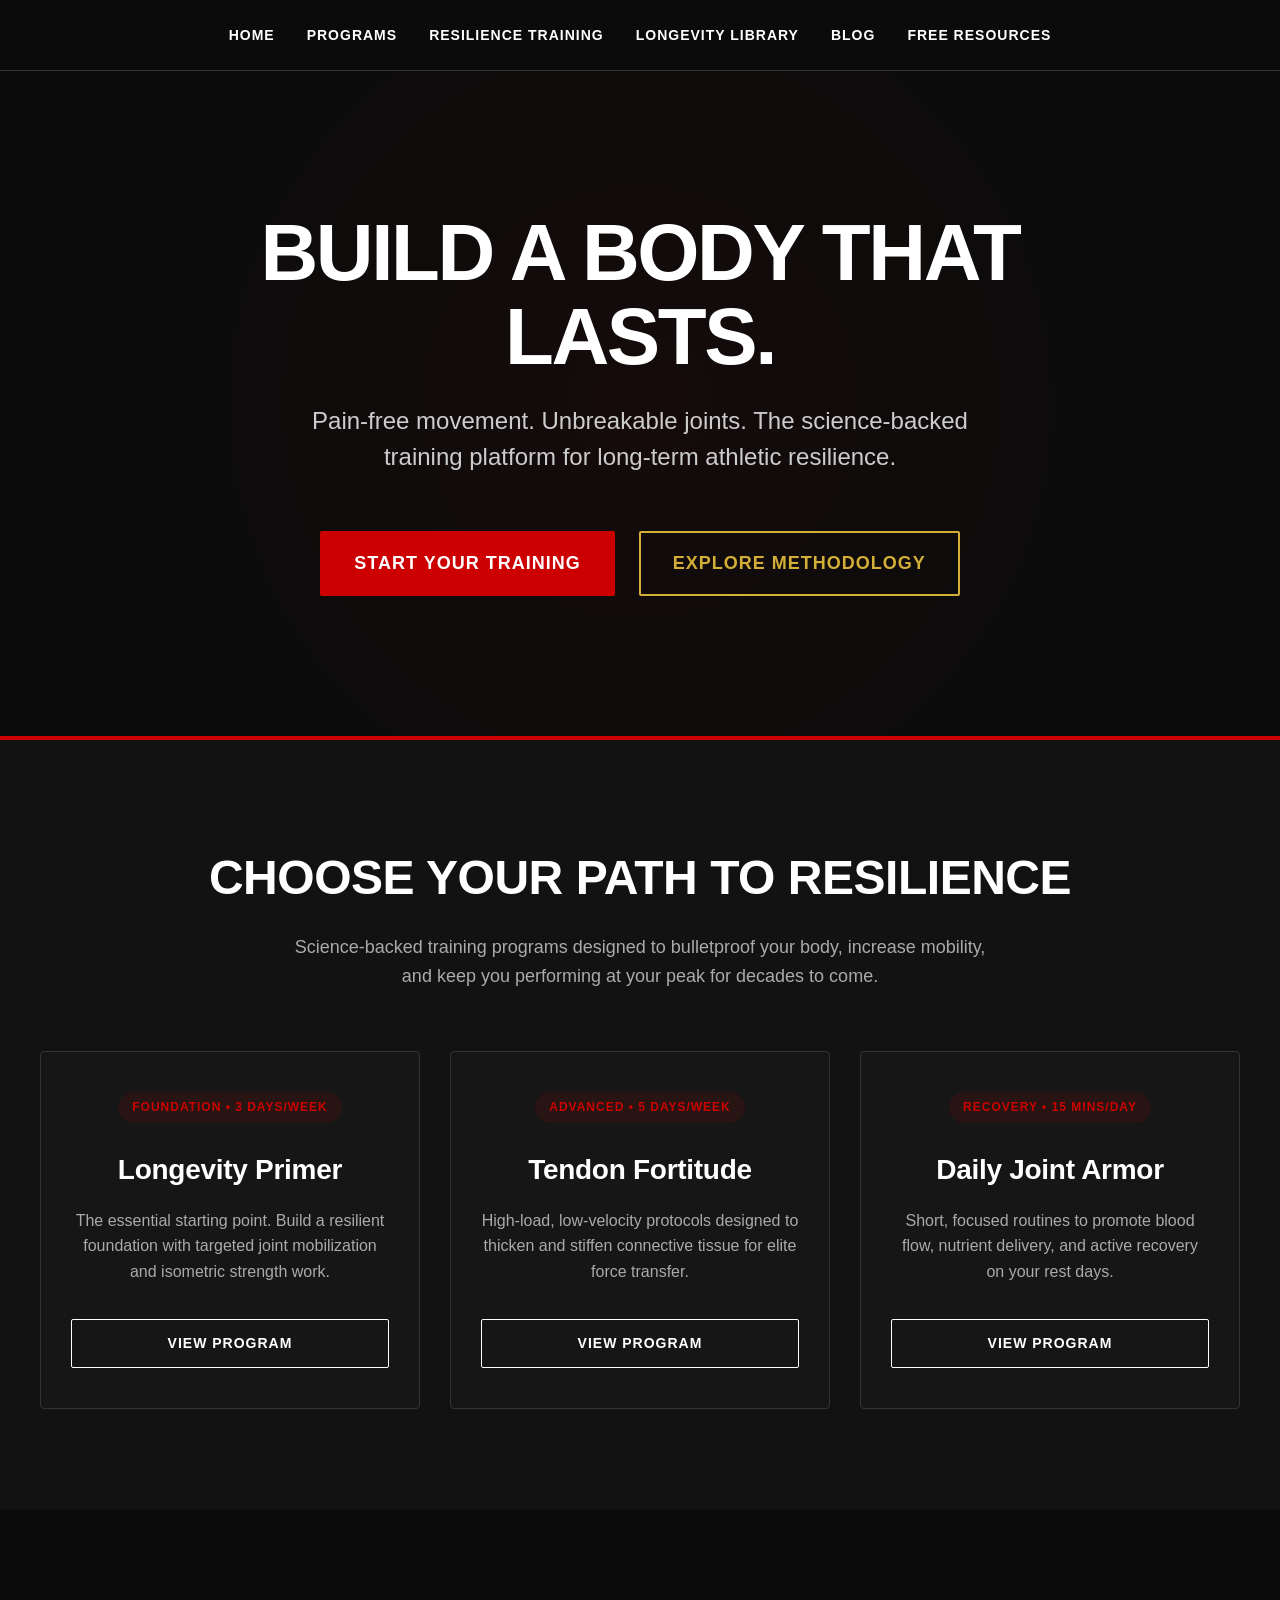
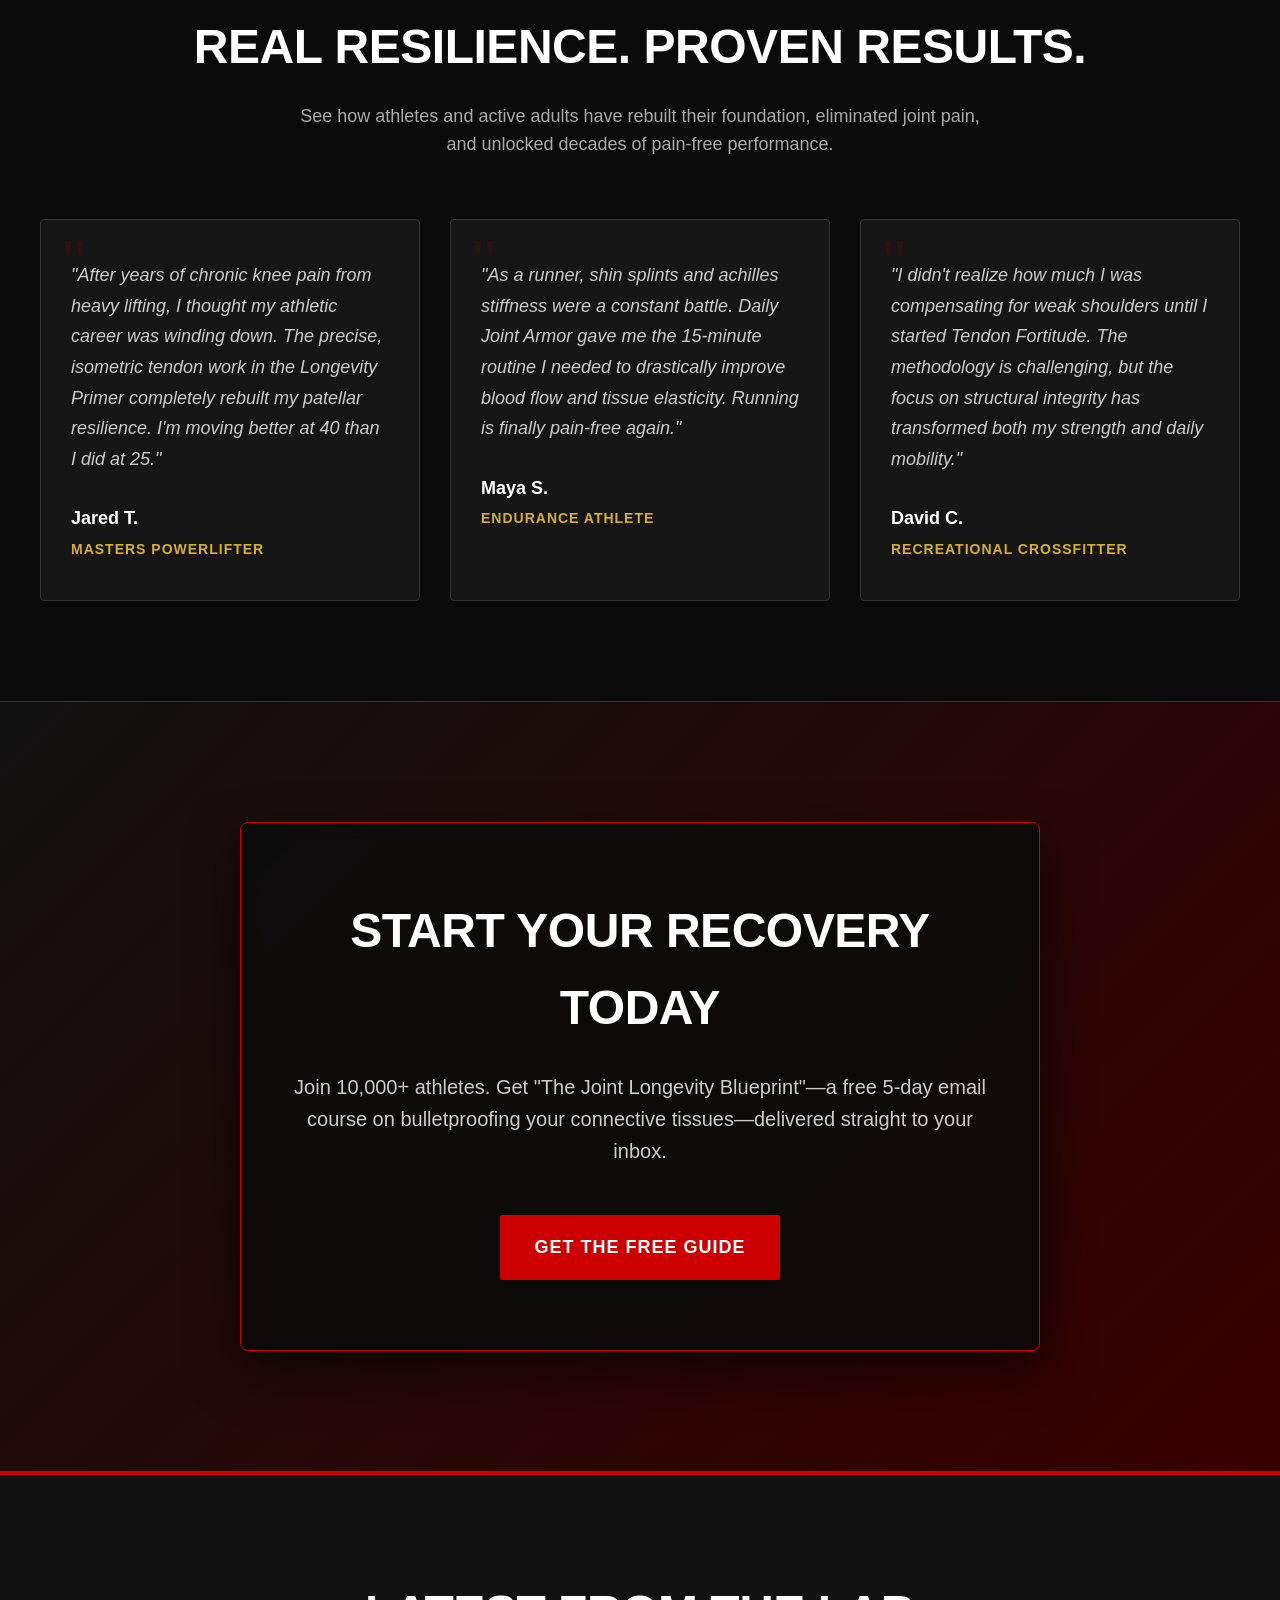
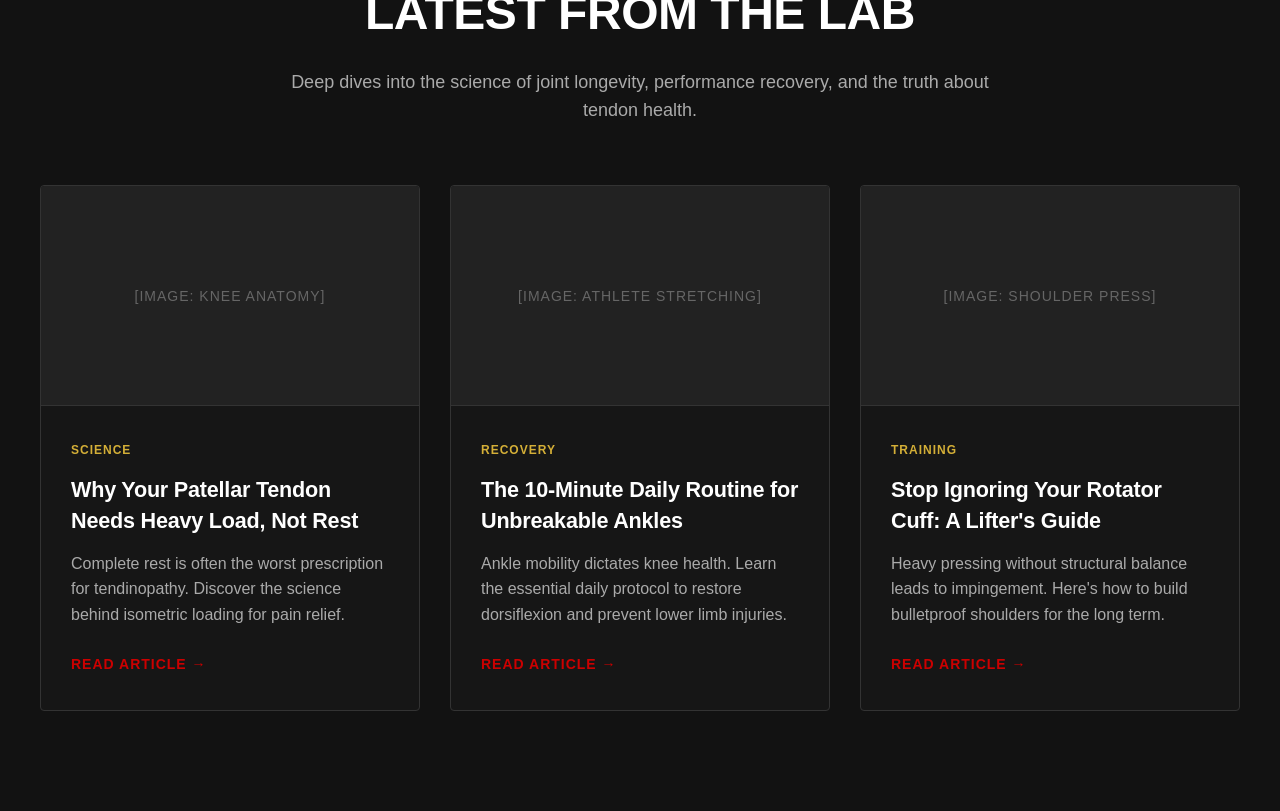
==== index.html @ 668df4cc "Add files via upload" ====
<!DOCTYPE html>
<html lang="en">

<head>
  <meta charset="UTF-8">
  <meta name="viewport" content="width=device-width, initial-scale=1.0">
  <title>Resilience Defined</title>
  <link rel="stylesheet" href="styles.css">
</head>

<body>
  <nav>
    <a href="index.html">Home</a>
    <a href="pages/programs.html">Programs</a>
    <a href="pages/longevity-training.html">Resilience Training</a>
    <a href="pages/longevity-library.html">Longevity Library</a>
    <a href="pages/blog.html">Blog</a>
    <a href="pages/free-resources.html">Free Resources</a>
  </nav>

  <section class="premium-hero">
    <div class="hero-content">
      <h2 class="hero-headline">Build a Body That Lasts.</h2>
      <p class="hero-subheadline">Pain-free movement. Unbreakable joints. The science-backed training platform for
        long-term athletic resilience.</p>
      <div class="hero-actions">
        <a href="pages/programs.html" class="btn btn-primary">Start Your Training</a>
        <a href="pages/longevity-training.html" class="btn btn-secondary">Explore Methodology</a>
      </div>
    </div>
  </section>

  <section class="featured-programs">
    <div class="featured-programs-container">
      <div class="section-header">
        <h2 class="section-headline">Choose Your Path to Resilience</h2>
        <p class="section-intro">Science-backed training programs designed to bulletproof your body, increase mobility,
          and keep you performing at your peak for decades to come.</p>
      </div>

      <div class="program-grid">
        <!-- Card 1 -->
        <div class="program-card">
          <div><span class="program-tag">Foundation • 3 Days/Week</span></div>
          <h3 class="program-title">Longevity Primer</h3>
          <p class="program-desc">The essential starting point. Build a resilient foundation with targeted joint
            mobilization and isometric strength work.</p>
          <a href="pages/programs.html" class="btn-outline">View Program</a>
        </div>

        <!-- Card 2 -->
        <div class="program-card">
          <div><span class="program-tag">Advanced • 5 Days/Week</span></div>
          <h3 class="program-title">Tendon Fortitude</h3>
          <p class="program-desc">High-load, low-velocity protocols designed to thicken and stiffen connective tissue
            for elite force transfer.</p>
          <a href="pages/programs.html" class="btn-outline">View Program</a>
        </div>

        <!-- Card 3 -->
        <div class="program-card">
          <div><span class="program-tag">Recovery • 15 Mins/Day</span></div>
          <h3 class="program-title">Daily Joint Armor</h3>
          <p class="program-desc">Short, focused routines to promote blood flow, nutrient delivery, and active recovery
            on your rest days.</p>
          <a href="pages/programs.html" class="btn-outline">View Program</a>
        </div>
      </div>
    </div>
  </section>

  <section class="testimonials">
    <div class="testimonials-container">
      <div class="section-header">
        <h2 class="section-headline">Real Resilience. Proven Results.</h2>
        <p class="section-intro">See how athletes and active adults have rebuilt their foundation, eliminated joint
          pain, and unlocked decades of pain-free performance.</p>
      </div>

      <div class="testimonial-grid">
        <!-- Testimonial 1 -->
        <div class="testimonial-card">
          <div class="testimonial-quote-icon">"</div>
          <p class="testimonial-text">"After years of chronic knee pain from heavy lifting, I thought my athletic career
            was winding down. The precise, isometric tendon work in the Longevity Primer completely rebuilt my patellar
            resilience. I'm moving better at 40 than I did at 25."</p>
          <div class="testimonial-author">Jared T.</div>
          <div class="testimonial-descriptor">Masters Powerlifter</div>
        </div>

        <!-- Testimonial 2 -->
        <div class="testimonial-card">
          <div class="testimonial-quote-icon">"</div>
          <p class="testimonial-text">"As a runner, shin splints and achilles stiffness were a constant battle. Daily
            Joint Armor gave me the 15-minute routine I needed to drastically improve blood flow and tissue elasticity.
            Running is finally pain-free again."</p>
          <div class="testimonial-author">Maya S.</div>
          <div class="testimonial-descriptor">Endurance Athlete</div>
        </div>

        <!-- Testimonial 3 -->
        <div class="testimonial-card">
          <div class="testimonial-quote-icon">"</div>
          <p class="testimonial-text">"I didn't realize how much I was compensating for weak shoulders until I started
            Tendon Fortitude. The methodology is challenging, but the focus on structural integrity has transformed both
            my strength and daily mobility."</p>
          <div class="testimonial-author">David C.</div>
          <div class="testimonial-descriptor">Recreational Crossfitter</div>
        </div>
      </div>
    </div>
  </section>

  <section class="lead-magnet">
    <div class="lead-magnet-container">
      <h2 class="lead-headline">Start Your Recovery Today</h2>
      <p class="lead-text">Join 10,000+ athletes. Get "The Joint Longevity Blueprint"—a free 5-day email course on
        bulletproofing your connective tissues—delivered straight to your inbox.</p>
      <a href="pages/free-resources.html" class="btn btn-primary">Get the Free Guide</a>
    </div>
  </section>

  <section class="blog-preview">
    <div class="blog-container">
      <div class="section-header">
        <h2 class="section-headline">Latest from the Lab</h2>
        <p class="section-intro">Deep dives into the science of joint longevity, performance recovery, and the truth
          about tendon health.</p>
      </div>

      <div class="blog-grid">
        <!-- Blog Card 1 -->
        <div class="blog-card">
          <div class="blog-image-placeholder">[Image: Knee Anatomy]</div>
          <div class="blog-content">
            <div class="blog-tag">Science</div>
            <h3 class="blog-title">Why Your Patellar Tendon Needs Heavy Load, Not Rest</h3>
            <p class="blog-desc">Complete rest is often the worst prescription for tendinopathy. Discover the science
              behind isometric loading for pain relief.</p>
            <a href="pages/blog.html" class="blog-link">Read Article →</a>
          </div>
        </div>

        <!-- Blog Card 2 -->
        <div class="blog-card">
          <div class="blog-image-placeholder">[Image: Athlete Stretching]</div>
          <div class="blog-content">
            <div class="blog-tag">Recovery</div>
            <h3 class="blog-title">The 10-Minute Daily Routine for Unbreakable Ankles</h3>
            <p class="blog-desc">Ankle mobility dictates knee health. Learn the essential daily protocol to restore
              dorsiflexion and prevent lower limb injuries.</p>
            <a href="pages/blog.html" class="blog-link">Read Article →</a>
          </div>
        </div>

        <!-- Blog Card 3 -->
        <div class="blog-card">
          <div class="blog-image-placeholder">[Image: Shoulder Press]</div>
          <div class="blog-content">
            <div class="blog-tag">Training</div>
            <h3 class="blog-title">Stop Ignoring Your Rotator Cuff: A Lifter's Guide</h3>
            <p class="blog-desc">Heavy pressing without structural balance leads to impingement. Here's how to build
              bulletproof shoulders for the long term.</p>
            <a href="pages/blog.html" class="blog-link">Read Article →</a>
          </div>
        </div>
      </div>
    </div>
  </section>

</body>

</html>
---- styles.css ----
/* Base Styles & Typography */
:root {
  --bg-dark: #0b0b0b;
  --bg-card: #161616;
  --bg-section: #121212;
  --text-main: #ffffff;
  --text-muted: #aaaaaa;
  --text-sub: #cccccc;
  --accent-red: #cc0000;
  --accent-red-hover: #990000;
  --accent-gold: #d4af37;
  --border-color: #333333;
}

* {
  margin: 0;
  padding: 0;
  box-sizing: border-box;
}

body {
  background-color: var(--bg-dark);
  color: var(--text-main);
  font-family: -apple-system, BlinkMacSystemFont, "Segoe UI", Roboto, Helvetica, Arial, sans-serif, "Apple Color Emoji", "Segoe UI Emoji", "Segoe UI Symbol";
  line-height: 1.6;
  -webkit-font-smoothing: antialiased;
}

h1, h2, h3, h4, h5, h6 {
  margin-top: 0;
  font-weight: 800;
  letter-spacing: -0.01em;
  color: var(--text-main);
}

h1 {
  font-size: 3rem;
  text-transform: uppercase;
  color: var(--text-main);
  text-align: center;
  margin: 40px 0;
}

/* Navigation */
nav {
  display: flex;
  justify-content: center;
  align-items: center;
  padding: 24px;
  background-color: var(--bg-dark);
  border-bottom: 1px solid var(--border-color);
  position: sticky;
  top: 0;
  z-index: 100;
}

nav a {
  color: var(--text-main);
  margin: 0 16px;
  text-decoration: none;
  font-weight: 600;
  font-size: 0.875rem;
  text-transform: uppercase;
  letter-spacing: 1px;
  transition: color 0.2s ease;
}

nav a:hover, nav a.active {
  color: var(--accent-red);
}

/* Base Buttons */
.btn {
  display: inline-block;
  padding: 16px 32px;
  font-size: 1.125rem;
  font-weight: 700;
  text-decoration: none;
  text-transform: uppercase;
  letter-spacing: 1px;
  border-radius: 2px;
  transition: all 0.2s ease-in-out;
  cursor: pointer;
  text-align: center;
}

.btn-primary {
  background-color: var(--accent-red);
  color: #ffffff;
  border: 2px solid var(--accent-red);
}

.btn-primary:hover {
  background-color: var(--accent-red-hover);
  border-color: var(--accent-red-hover);
}

.btn-secondary {
  background-color: transparent;
  color: var(--accent-gold);
  border: 2px solid var(--accent-gold);
}

.btn-secondary:hover {
  background-color: rgba(212, 175, 55, 0.1);
}

.btn-outline {
  display: inline-block;
  padding: 12px 24px;
  font-size: 0.875rem;
  font-weight: 700;
  text-decoration: none;
  text-transform: uppercase;
  letter-spacing: 1px;
  color: #ffffff;
  border: 1px solid #ffffff;
  border-radius: 2px;
  transition: all 0.2s ease;
  text-align: center;
}

.btn-outline:hover {
  background-color: #ffffff;
  color: #121212;
}

/* Premium Hero Section */
.premium-hero {
  background-color: var(--bg-dark);
  padding: 140px 20px;
  text-align: center;
  border-bottom: 4px solid var(--accent-red);
  position: relative;
  overflow: hidden;
}

/* Subtle background gradient for hero */
.premium-hero::before {
  content: '';
  position: absolute;
  top: 0; left: 0; right: 0; bottom: 0;
  background: radial-gradient(circle at center, rgba(204,0,0,0.05) 0%, rgba(11,11,11,0) 70%);
  pointer-events: none;
}

.premium-hero .hero-content {
  max-width: 900px;
  margin: 0 auto;
  position: relative;
  z-index: 1;
}

.premium-hero .hero-headline {
  font-size: clamp(3rem, 8vw, 5rem);
  text-transform: uppercase;
  letter-spacing: -0.03em;
  margin-bottom: 1.5rem;
  line-height: 1.05;
}

.premium-hero .hero-subheadline {
  font-size: clamp(1.125rem, 3vw, 1.5rem);
  color: var(--text-sub);
  margin-bottom: 3.5rem;
  font-weight: 400;
  line-height: 1.5;
  max-width: 700px;
  margin-left: auto;
  margin-right: auto;
}

.premium-hero .hero-actions {
  display: flex;
  gap: 24px;
  justify-content: center;
  align-items: center;
  flex-wrap: wrap;
}

/* Generic Section Header */
.section-header {
  text-align: center;
  margin-bottom: 60px;
}
.section-headline {
  font-size: clamp(2rem, 5vw, 3rem);
  text-transform: uppercase;
  letter-spacing: -0.01em;
  margin-bottom: 1rem;
}
.section-intro {
  font-size: 1.125rem;
  color: var(--text-muted);
  max-width: 700px;
  margin: 0 auto;
  line-height: 1.6;
}

/* Featured Programs Section */
.featured-programs {
  background-color: var(--bg-section);
  padding: 100px 20px;
}
.featured-programs-container {
  max-width: 1200px;
  margin: 0 auto;
}
.program-grid {
  display: grid;
  grid-template-columns: repeat(auto-fit, minmax(320px, 1fr));
  gap: 30px;
}
.program-card {
  background-color: var(--bg-card);
  border: 1px solid var(--border-color);
  border-radius: 4px;
  padding: 40px 30px;
  text-align: center;
  transition: transform 0.3s ease, border-color 0.3s ease, box-shadow 0.3s ease;
  display: flex;
  flex-direction: column;
}
.program-card:hover {
  transform: translateY(-8px);
  border-color: var(--accent-gold);
  box-shadow: 0 10px 30px rgba(0,0,0,0.5);
}
.program-tag {
  display: inline-block;
  font-size: 0.75rem;
  font-weight: 700;
  text-transform: uppercase;
  letter-spacing: 1px;
  color: var(--accent-red);
  background-color: rgba(204, 0, 0, 0.1);
  padding: 6px 14px;
  border-radius: 20px;
  margin-bottom: 25px;
}
.program-title {
  font-size: 1.75rem;
  margin-bottom: 15px;
}
.program-desc {
  color: var(--text-muted);
  line-height: 1.6;
  margin-bottom: 35px;
  flex-grow: 1;
}
.program-card .btn-outline {
  width: 100%;
  box-sizing: border-box;
}

/* Testimonials Section */
.testimonials {
  background-color: var(--bg-dark);
  padding: 100px 20px;
}
.testimonials-container {
  max-width: 1200px;
  margin: 0 auto;
}
.testimonial-grid {
  display: grid;
  grid-template-columns: repeat(auto-fit, minmax(320px, 1fr));
  gap: 30px;
}
.testimonial-card {
  background-color: var(--bg-card);
  border: 1px solid var(--border-color);
  border-radius: 4px;
  padding: 40px 30px;
  text-align: left;
  position: relative;
  transition: border-color 0.3s ease;
}
.testimonial-card:hover {
  border-color: #555;
}
.testimonial-quote-icon {
  font-size: 4rem;
  color: var(--accent-red);
  opacity: 0.15;
  position: absolute;
  top: 10px;
  left: 20px;
  font-family: Georgia, serif;
  line-height: 1;
}
.testimonial-text {
  font-size: 1.125rem;
  font-style: italic;
  color: var(--text-sub);
  line-height: 1.7;
  margin-bottom: 30px;
  position: relative;
  z-index: 1;
}
.testimonial-author {
  font-weight: 700;
  font-size: 1.125rem;
  color: var(--text-main);
  margin-bottom: 5px;
}
.testimonial-descriptor {
  font-size: 0.875rem;
  color: var(--accent-gold);
  text-transform: uppercase;
  letter-spacing: 1px;
  font-weight: 600;
}

/* Lead Magnet / Free Resources Section */
.lead-magnet {
  background: linear-gradient(135deg, #121212 0%, #3a0000 100%);
  padding: 120px 20px;
  text-align: center;
  border-top: 1px solid var(--border-color);
  border-bottom: 4px solid var(--accent-red);
}
.lead-magnet-container {
  max-width: 800px;
  margin: 0 auto;
  background-color: rgba(11, 11, 11, 0.85);
  padding: 70px 40px;
  border-radius: 8px;
  border: 1px solid var(--accent-red);
  box-shadow: 0 20px 50px rgba(0, 0, 0, 0.6);
  backdrop-filter: blur(10px);
}
.lead-headline {
  font-size: clamp(2rem, 5vw, 3rem);
  font-weight: 800;
  text-transform: uppercase;
  letter-spacing: -0.01em;
  margin-bottom: 1.5rem;
}
.lead-text {
  font-size: 1.25rem;
  color: var(--text-sub);
  margin-bottom: 3rem;
  line-height: 1.6;
}

/* Blog Preview Section */
.blog-preview {
  background-color: var(--bg-section);
  padding: 100px 20px;
}
.blog-container {
  max-width: 1200px;
  margin: 0 auto;
}
.blog-grid {
  display: grid;
  grid-template-columns: repeat(auto-fit, minmax(320px, 1fr));
  gap: 30px;
}
.blog-card {
  background-color: var(--bg-card);
  border: 1px solid var(--border-color);
  border-radius: 4px;
  overflow: hidden;
  display: flex;
  flex-direction: column;
  transition: transform 0.3s ease, border-color 0.3s ease;
}
.blog-card:hover {
  transform: translateY(-5px);
  border-color: var(--accent-red);
}
.blog-image-placeholder {
  width: 100%;
  height: 220px;
  background-color: #222;
  display: flex;
  align-items: center;
  justify-content: center;
  color: #666;
  font-size: 0.875rem;
  text-transform: uppercase;
  letter-spacing: 1px;
  border-bottom: 1px solid var(--border-color);
}
.blog-content {
  padding: 35px 30px;
  display: flex;
  flex-direction: column;
  flex-grow: 1;
}
.blog-tag {
  font-size: 0.75rem;
  font-weight: 700;
  text-transform: uppercase;
  letter-spacing: 1px;
  color: var(--accent-gold);
  margin-bottom: 15px;
  display: inline-block;
}
.blog-title {
  font-size: 1.35rem;
  line-height: 1.4;
  margin-bottom: 15px;
}
.blog-desc {
  color: var(--text-muted);
  font-size: 1rem;
  line-height: 1.6;
  margin-bottom: 25px;
  flex-grow: 1;
}
.blog-link {
  color: var(--accent-red);
  text-decoration: none;
  font-weight: 700;
  font-size: 0.875rem;
  text-transform: uppercase;
  letter-spacing: 1px;
  transition: color 0.2s ease;
  display: inline-block;
}
.blog-link:hover {
  color: #ff4d4d;
}

/* Original Legacy Code (To be removed eventually) */
.hero {
  padding: 50px;
  text-align: center;
  background: #333;
}

/* =========================================
   PROGRAMS PAGE SPECIFIC STYLES
   ========================================= */

/* Category Filter Bar */
.filter-bar {
  background-color: rgba(22, 22, 22, 0.85); /* subtle glass effect */
  backdrop-filter: blur(12px);
  -webkit-backdrop-filter: blur(12px);
  border-bottom: 1px solid rgba(255, 255, 255, 0.05);
  padding: 16px 20px;
  position: sticky;
  top: 69px; /* adjust based on nav height */
  z-index: 90;
  box-shadow: 0 10px 30px rgba(0, 0, 0, 0.4);
}
.filter-container {
  max-width: 1200px;
  margin: 0 auto;
  display: flex;
  justify-content: center;
  gap: 12px;
  flex-wrap: wrap;
}
.filter-btn {
  background-color: rgba(255, 255, 255, 0.03);
  color: var(--text-sub);
  border: 1px solid rgba(255, 255, 255, 0.1);
  padding: 10px 24px;
  border-radius: 50px;
  font-size: 0.85rem;
  font-weight: 700;
  text-transform: uppercase;
  letter-spacing: 1.5px;
  cursor: pointer;
  transition: all 0.3s cubic-bezier(0.25, 0.8, 0.25, 1);
}
.filter-btn:hover {
  background-color: rgba(255, 255, 255, 0.1);
  color: #ffffff;
  border-color: rgba(255, 255, 255, 0.3);
  transform: translateY(-2px);
}
.filter-btn.active {
  background-color: var(--accent-red);
  color: #ffffff;
  border-color: var(--accent-red);
  box-shadow: 0 4px 15px rgba(204, 0, 0, 0.4);
  transform: translateY(-2px);
}

/* Highlighted Featured Section */
.highlight-featured {
  background: linear-gradient(135deg, var(--bg-card) 0%, #050505 100%);
  padding: 80px 20px;
  border-bottom: 1px solid var(--border-color);
  position: relative;
  overflow: hidden;
}
.highlight-featured::after {
  content: '';
  position: absolute;
  top: -50%;
  right: -10%;
  width: 50%;
  height: 200%;
  background: radial-gradient(circle, rgba(204, 0, 0, 0.05) 0%, transparent 60%);
  transform: rotate(30deg);
  pointer-events: none;
}
.highlight-container {
  max-width: 1200px;
  margin: 0 auto;
  display: flex;
  flex-direction: column;
  gap: 40px;
  position: relative;
  z-index: 1;
}
@media (min-width: 900px) {
  .highlight-container {
    flex-direction: row;
    align-items: center;
    gap: 60px;
  }
}
.highlight-content {
  flex: 1;
}
.highlight-label {
  font-size: 0.875rem;
  font-weight: 700;
  color: var(--accent-gold);
  text-transform: uppercase;
  letter-spacing: 2px;
  margin-bottom: 15px;
  display: inline-block;
}
.highlight-title {
  font-size: clamp(2.5rem, 4vw, 3.5rem);
  text-transform: uppercase;
  margin-bottom: 20px;
  line-height: 1.1;
}
.highlight-desc {
  font-size: 1.125rem;
  color: var(--text-muted);
  margin-bottom: 30px;
  line-height: 1.6;
  max-width: 600px;
}
.highlight-benefits {
  list-style: none;
  margin-bottom: 40px;
}
.highlight-benefits li {
  display: flex;
  align-items: center;
  margin-bottom: 12px;
  font-size: 1.05rem;
  color: var(--text-sub);
}
.highlight-benefits li::before {
  content: '✓';
  color: var(--accent-red);
  font-weight: bold;
  margin-right: 12px;
  font-size: 1.2rem;
}
.highlight-image-box {
  flex: 1;
  aspect-ratio: 4/3;
  background-color: #1a1a1a;
  border: 1px solid var(--border-color);
  border-radius: 8px;
  display: flex;
  align-items: center;
  justify-content: center;
  position: relative;
  overflow: hidden;
  box-shadow: 0 20px 40px rgba(0,0,0,0.5);
}
.highlight-image-box::before {
  content: 'PREMIUM VIDEO HIGHLIGHT';
  color: #444;
  font-weight: 700;
  letter-spacing: 2px;
  font-size: 1.2rem;
  text-transform: uppercase;
}

/* Program Sections Layout tweaks */
.featured-section {
  background-color: var(--bg-dark);
  padding: 100px 20px;
}
.library-section {
  background-color: var(--bg-section);
  padding: 100px 20px;
}

/* Program Details List */
.program-details {
  list-style: none;
  padding: 0;
  text-align: left;
  margin-bottom: 25px;
  color: var(--text-sub);
  font-size: 0.95rem;
  background: rgba(0,0,0,0.2);
  border-radius: 4px;
  padding: 15px;
}
.program-details li {
  margin-bottom: 8px;
  display: flex;
  justify-content: space-between;
  border-bottom: 1px solid rgba(255,255,255,0.05);
  padding-bottom: 8px;
}
.program-details li:last-child {
  margin-bottom: 0;
  border-bottom: none;
  padding-bottom: 0;
}
.program-details strong {
  color: var(--text-main);
  font-weight: 600;
}

/* Guidance Section Styles */
.guidance-section {
  background-color: var(--bg-dark);
  padding: 100px 20px;
  border-top: 1px solid var(--border-color);
}
.guidance-grid {
  display: grid;
  grid-template-columns: repeat(auto-fit, minmax(300px, 1fr));
  gap: 30px;
  margin-top: 50px;
}
.guidance-card {
  background: linear-gradient(to bottom right, var(--bg-card), #0f0f0f);
  border: 1px solid var(--border-color);
  border-radius: 6px;
  padding: 40px 30px;
  text-align: left;
  position: relative;
  overflow: hidden;
  transition: border-color 0.3s ease, transform 0.3s ease;
}
.guidance-card:hover {
  border-color: var(--accent-red);
  transform: translateY(-5px);
}
.guidance-icon {
  font-size: 2rem;
  margin-bottom: 20px;
  display: inline-block;
  color: var(--accent-gold);
}
.guidance-title {
  font-size: 1.5rem;
  margin-bottom: 15px;
  color: #ffffff;
}
.guidance-desc {
  color: var(--text-muted);
  line-height: 1.6;
  font-size: 1.05rem;
}
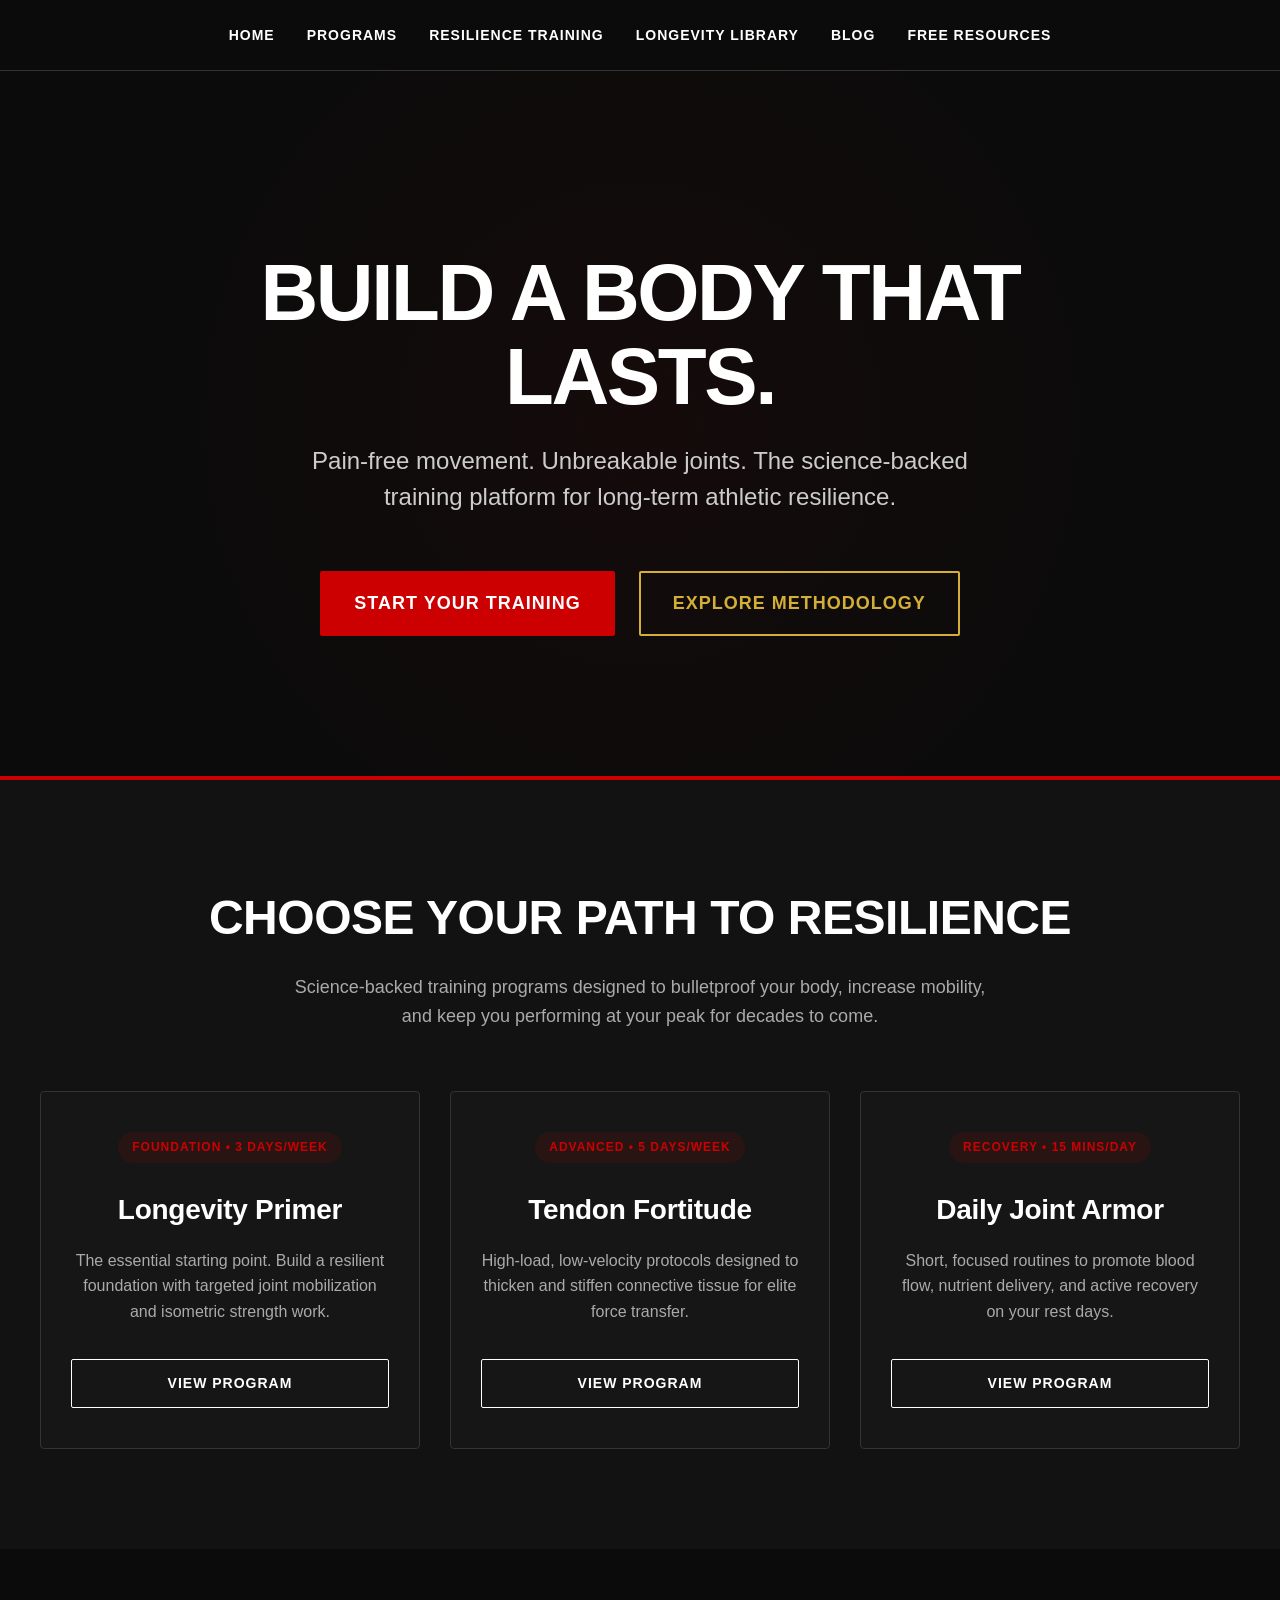
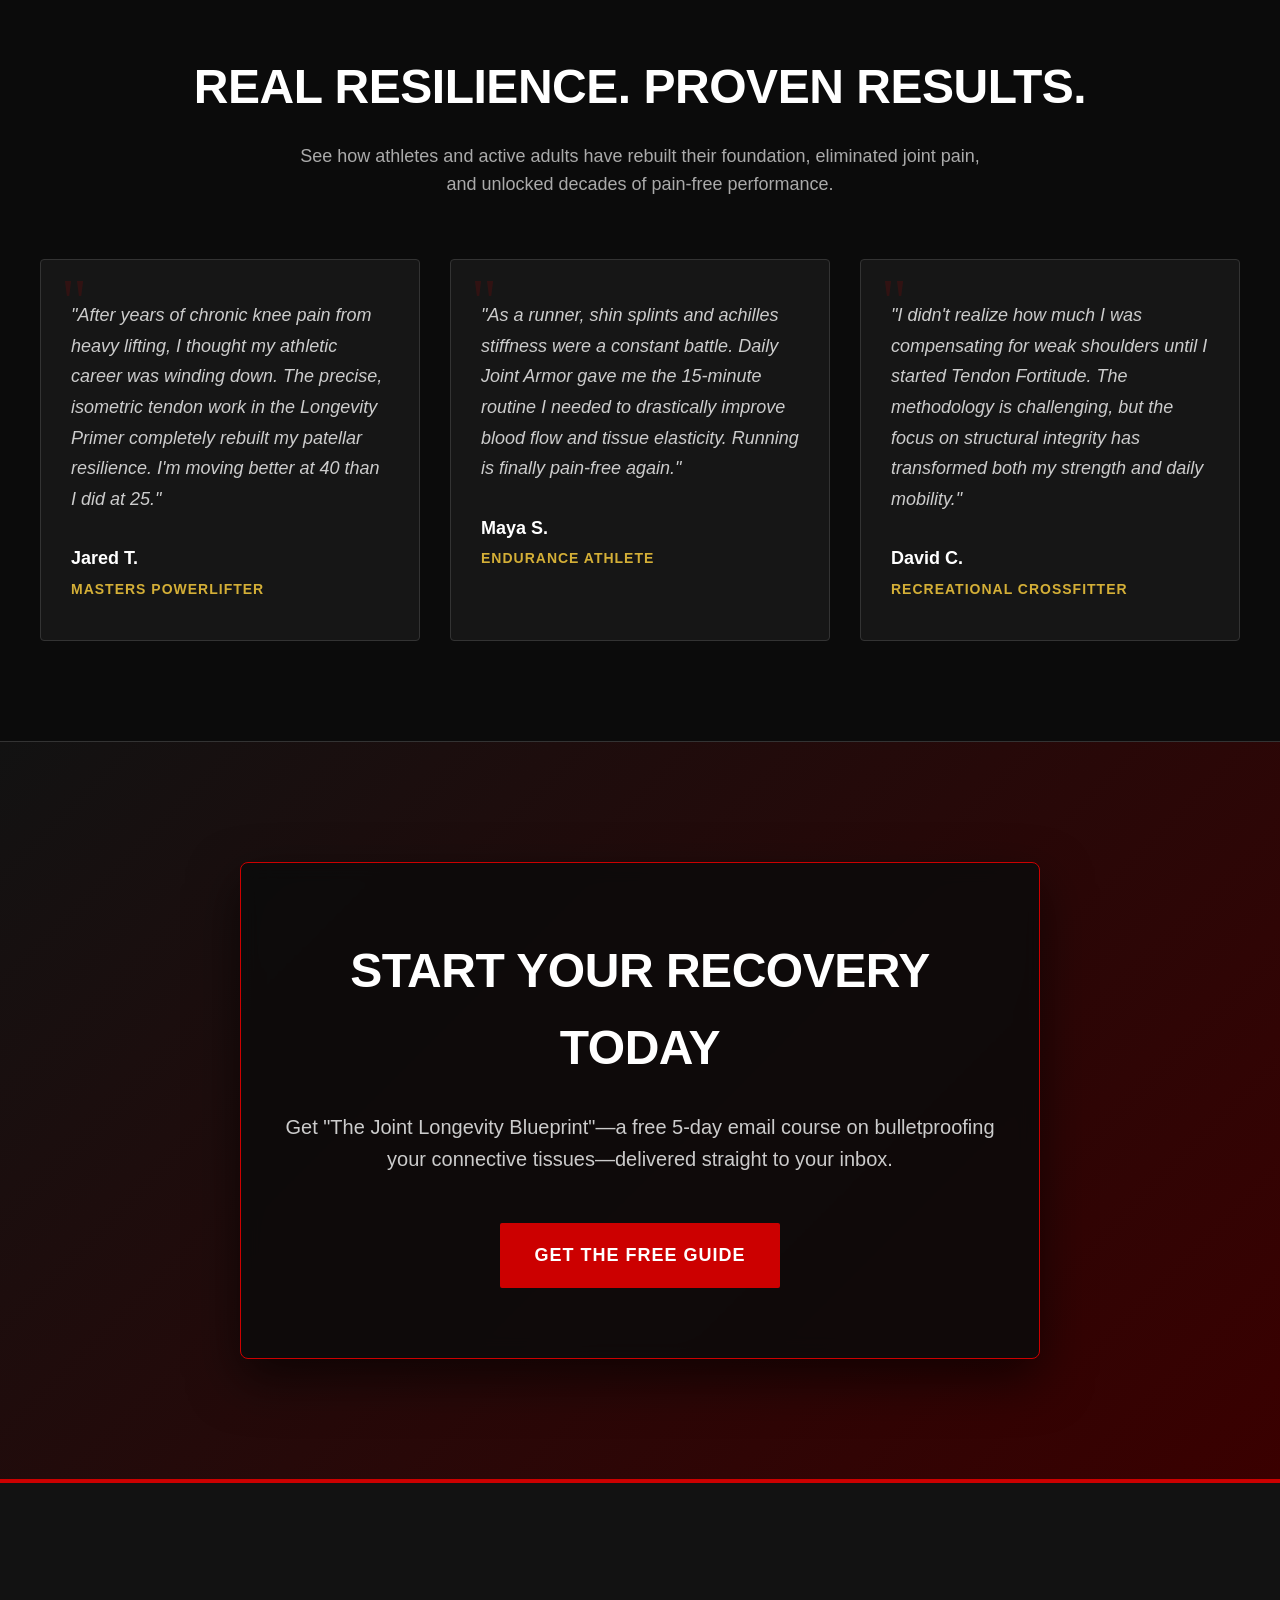
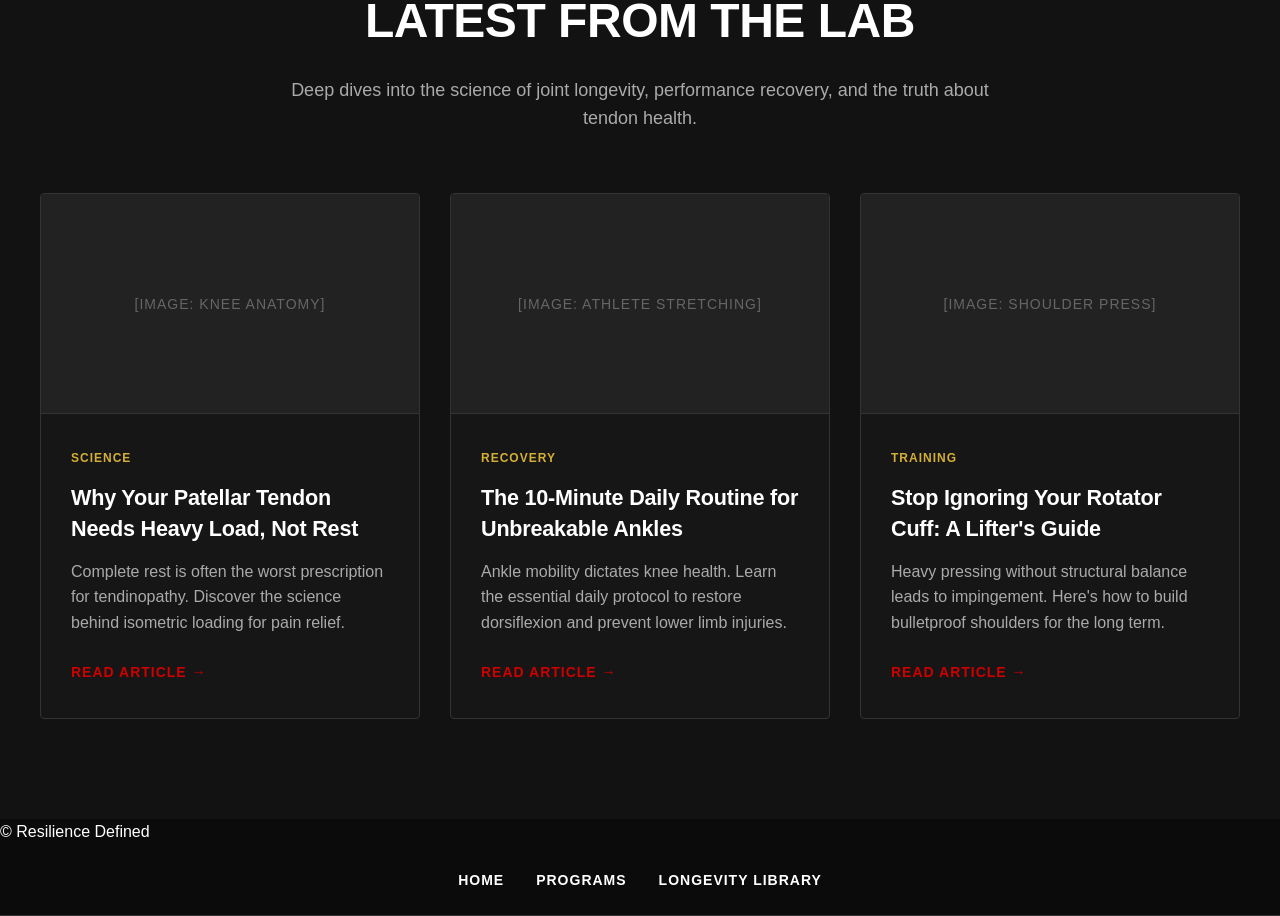
==== commit 40e23cf8: "Add files via upload Update site pages and protocol generator" ====
--- a/index.html
+++ b/index.html
@@ -17,156 +17,176 @@
     <a href="pages/blog.html">Blog</a>
     <a href="pages/free-resources.html">Free Resources</a>
   </nav>
+  <main>
+    <section class="premium-hero">
+      <div class="hero-content">
+        <h1 class="hero-headline">Build a Body That Lasts.</h1>
+        <p class="hero-subheadline">Pain-free movement. Unbreakable joints. The science-backed training platform for
+          long-term athletic resilience.</p>
+        <div class="hero-actions">
+          <a href="pages/programs.html" class="btn btn-primary">Start Your Training</a>
+          <a href="pages/longevity-training.html" class="btn btn-secondary">Explore Methodology</a>
+        </div>
+      </div>
+    </section>
 
-  <section class="premium-hero">
-    <div class="hero-content">
-      <h2 class="hero-headline">Build a Body That Lasts.</h2>
-      <p class="hero-subheadline">Pain-free movement. Unbreakable joints. The science-backed training platform for
-        long-term athletic resilience.</p>
-      <div class="hero-actions">
-        <a href="pages/programs.html" class="btn btn-primary">Start Your Training</a>
-        <a href="pages/longevity-training.html" class="btn btn-secondary">Explore Methodology</a>
-      </div>
-    </div>
-  </section>
-
-  <section class="featured-programs">
-    <div class="featured-programs-container">
-      <div class="section-header">
-        <h2 class="section-headline">Choose Your Path to Resilience</h2>
-        <p class="section-intro">Science-backed training programs designed to bulletproof your body, increase mobility,
-          and keep you performing at your peak for decades to come.</p>
-      </div>
-
-      <div class="program-grid">
-        <!-- Card 1 -->
-        <div class="program-card">
-          <div><span class="program-tag">Foundation • 3 Days/Week</span></div>
-          <h3 class="program-title">Longevity Primer</h3>
-          <p class="program-desc">The essential starting point. Build a resilient foundation with targeted joint
-            mobilization and isometric strength work.</p>
-          <a href="pages/programs.html" class="btn-outline">View Program</a>
+    <section class="featured-programs">
+      <div class="featured-programs-container">
+        <div class="section-header">
+          <h2 class="section-headline">Choose Your Path to Resilience</h2>
+          <p class="section-intro">Science-backed training programs designed to bulletproof your body, increase
+            mobility,
+            and keep you performing at your peak for decades to come.</p>
         </div>
 
-        <!-- Card 2 -->
-        <div class="program-card">
-          <div><span class="program-tag">Advanced • 5 Days/Week</span></div>
-          <h3 class="program-title">Tendon Fortitude</h3>
-          <p class="program-desc">High-load, low-velocity protocols designed to thicken and stiffen connective tissue
-            for elite force transfer.</p>
-          <a href="pages/programs.html" class="btn-outline">View Program</a>
-        </div>
+        <div class="program-grid">
+          <!-- Card 1 -->
+          <div class="program-card">
+            <div><span class="program-tag">Foundation • 3 Days/Week</span></div>
+            <h3 class="program-title">Longevity Primer</h3>
+            <p class="program-desc">The essential starting point. Build a resilient foundation with targeted joint
+              mobilization and isometric strength work.</p>
+            <a href="pages/programs.html" class="btn-outline">View Program</a>
+          </div>
 
-        <!-- Card 3 -->
-        <div class="program-card">
-          <div><span class="program-tag">Recovery • 15 Mins/Day</span></div>
-          <h3 class="program-title">Daily Joint Armor</h3>
-          <p class="program-desc">Short, focused routines to promote blood flow, nutrient delivery, and active recovery
-            on your rest days.</p>
-          <a href="pages/programs.html" class="btn-outline">View Program</a>
-        </div>
-      </div>
-    </div>
-  </section>
+          <!-- Card 2 -->
+          <div class="program-card">
+            <div><span class="program-tag">Advanced • 5 Days/Week</span></div>
+            <h3 class="program-title">Tendon Fortitude</h3>
+            <p class="program-desc">High-load, low-velocity protocols designed to thicken and stiffen connective
+              tissue
+              for elite force transfer.</p>
+            <a href="pages/programs.html" class="btn-outline">View Program</a>
+          </div>
 
-  <section class="testimonials">
-    <div class="testimonials-container">
-      <div class="section-header">
-        <h2 class="section-headline">Real Resilience. Proven Results.</h2>
-        <p class="section-intro">See how athletes and active adults have rebuilt their foundation, eliminated joint
-          pain, and unlocked decades of pain-free performance.</p>
-      </div>
-
-      <div class="testimonial-grid">
-        <!-- Testimonial 1 -->
-        <div class="testimonial-card">
-          <div class="testimonial-quote-icon">"</div>
-          <p class="testimonial-text">"After years of chronic knee pain from heavy lifting, I thought my athletic career
-            was winding down. The precise, isometric tendon work in the Longevity Primer completely rebuilt my patellar
-            resilience. I'm moving better at 40 than I did at 25."</p>
-          <div class="testimonial-author">Jared T.</div>
-          <div class="testimonial-descriptor">Masters Powerlifter</div>
-        </div>
-
-        <!-- Testimonial 2 -->
-        <div class="testimonial-card">
-          <div class="testimonial-quote-icon">"</div>
-          <p class="testimonial-text">"As a runner, shin splints and achilles stiffness were a constant battle. Daily
-            Joint Armor gave me the 15-minute routine I needed to drastically improve blood flow and tissue elasticity.
-            Running is finally pain-free again."</p>
-          <div class="testimonial-author">Maya S.</div>
-          <div class="testimonial-descriptor">Endurance Athlete</div>
-        </div>
-
-        <!-- Testimonial 3 -->
-        <div class="testimonial-card">
-          <div class="testimonial-quote-icon">"</div>
-          <p class="testimonial-text">"I didn't realize how much I was compensating for weak shoulders until I started
-            Tendon Fortitude. The methodology is challenging, but the focus on structural integrity has transformed both
-            my strength and daily mobility."</p>
-          <div class="testimonial-author">David C.</div>
-          <div class="testimonial-descriptor">Recreational Crossfitter</div>
-        </div>
-      </div>
-    </div>
-  </section>
-
-  <section class="lead-magnet">
-    <div class="lead-magnet-container">
-      <h2 class="lead-headline">Start Your Recovery Today</h2>
-      <p class="lead-text">Join 10,000+ athletes. Get "The Joint Longevity Blueprint"—a free 5-day email course on
-        bulletproofing your connective tissues—delivered straight to your inbox.</p>
-      <a href="pages/free-resources.html" class="btn btn-primary">Get the Free Guide</a>
-    </div>
-  </section>
-
-  <section class="blog-preview">
-    <div class="blog-container">
-      <div class="section-header">
-        <h2 class="section-headline">Latest from the Lab</h2>
-        <p class="section-intro">Deep dives into the science of joint longevity, performance recovery, and the truth
-          about tendon health.</p>
-      </div>
-
-      <div class="blog-grid">
-        <!-- Blog Card 1 -->
-        <div class="blog-card">
-          <div class="blog-image-placeholder">[Image: Knee Anatomy]</div>
-          <div class="blog-content">
-            <div class="blog-tag">Science</div>
-            <h3 class="blog-title">Why Your Patellar Tendon Needs Heavy Load, Not Rest</h3>
-            <p class="blog-desc">Complete rest is often the worst prescription for tendinopathy. Discover the science
-              behind isometric loading for pain relief.</p>
-            <a href="pages/blog.html" class="blog-link">Read Article →</a>
-          </div>
-        </div>
-
-        <!-- Blog Card 2 -->
-        <div class="blog-card">
-          <div class="blog-image-placeholder">[Image: Athlete Stretching]</div>
-          <div class="blog-content">
-            <div class="blog-tag">Recovery</div>
-            <h3 class="blog-title">The 10-Minute Daily Routine for Unbreakable Ankles</h3>
-            <p class="blog-desc">Ankle mobility dictates knee health. Learn the essential daily protocol to restore
-              dorsiflexion and prevent lower limb injuries.</p>
-            <a href="pages/blog.html" class="blog-link">Read Article →</a>
-          </div>
-        </div>
-
-        <!-- Blog Card 3 -->
-        <div class="blog-card">
-          <div class="blog-image-placeholder">[Image: Shoulder Press]</div>
-          <div class="blog-content">
-            <div class="blog-tag">Training</div>
-            <h3 class="blog-title">Stop Ignoring Your Rotator Cuff: A Lifter's Guide</h3>
-            <p class="blog-desc">Heavy pressing without structural balance leads to impingement. Here's how to build
-              bulletproof shoulders for the long term.</p>
-            <a href="pages/blog.html" class="blog-link">Read Article →</a>
+          <!-- Card 3 -->
+          <div class="program-card">
+            <div><span class="program-tag">Recovery • 15 Mins/Day</span></div>
+            <h3 class="program-title">Daily Joint Armor</h3>
+            <p class="program-desc">Short, focused routines to promote blood flow, nutrient delivery, and active
+              recovery
+              on your rest days.</p>
+            <a href="pages/programs.html" class="btn-outline">View Program</a>
           </div>
         </div>
       </div>
-    </div>
-  </section>
+    </section>
+
+    <section class="testimonials">
+      <div class="testimonials-container">
+        <div class="section-header">
+          <h2 class="section-headline">Real Resilience. Proven Results.</h2>
+          <p class="section-intro">See how athletes and active adults have rebuilt their foundation, eliminated joint
+            pain, and unlocked decades of pain-free performance.</p>
+        </div>
+
+        <div class="testimonial-grid">
+          <!-- Testimonial 1 -->
+          <div class="testimonial-card">
+            <div class="testimonial-quote-icon">"</div>
+            <p class="testimonial-text">"After years of chronic knee pain from heavy lifting, I thought my athletic
+              career
+              was winding down. The precise, isometric tendon work in the Longevity Primer completely rebuilt my
+              patellar
+              resilience. I'm moving better at 40 than I did at 25."</p>
+            <div class="testimonial-author">Jared T.</div>
+            <div class="testimonial-descriptor">Masters Powerlifter</div>
+          </div>
+
+          <!-- Testimonial 2 -->
+          <div class="testimonial-card">
+            <div class="testimonial-quote-icon">"</div>
+            <p class="testimonial-text">"As a runner, shin splints and achilles stiffness were a constant battle.
+              Daily
+              Joint Armor gave me the 15-minute routine I needed to drastically improve blood flow and tissue
+              elasticity.
+              Running is finally pain-free again."</p>
+            <div class="testimonial-author">Maya S.</div>
+            <div class="testimonial-descriptor">Endurance Athlete</div>
+          </div>
+
+          <!-- Testimonial 3 -->
+          <div class="testimonial-card">
+            <div class="testimonial-quote-icon">"</div>
+            <p class="testimonial-text">"I didn't realize how much I was compensating for weak shoulders until I
+              started
+              Tendon Fortitude. The methodology is challenging, but the focus on structural integrity has transformed
+              both
+              my strength and daily mobility."</p>
+            <div class="testimonial-author">David C.</div>
+            <div class="testimonial-descriptor">Recreational Crossfitter</div>
+          </div>
+        </div>
+      </div>
+    </section>
+
+    <section class="lead-magnet">
+      <div class="lead-magnet-container">
+        <h2 class="lead-headline">Start Your Recovery Today</h2>
+        <p class="lead-text"> Get "The Joint Longevity Blueprint"—a free 5-day email course on
+          bulletproofing your connective tissues—delivered straight to your inbox.</p>
+        <a href="pages/free-resources.html" class="btn btn-primary">Get the Free Guide</a>
+      </div>
+    </section>
+
+    <section class="blog-preview">
+      <div class="blog-container">
+        <div class="section-header">
+          <h2 class="section-headline">Latest from the Lab</h2>
+          <p class="section-intro">Deep dives into the science of joint longevity, performance recovery, and the truth
+            about tendon health.</p>
+        </div>
+
+        <div class="blog-grid">
+          <!-- Blog Card 1 -->
+          <div class="blog-card">
+            <div class="blog-image-placeholder">[Image: Knee Anatomy]</div>
+            <div class="blog-content">
+              <div class="blog-tag">Science</div>
+              <h3 class="blog-title">Why Your Patellar Tendon Needs Heavy Load, Not Rest</h3>
+              <p class="blog-desc">Complete rest is often the worst prescription for tendinopathy. Discover the
+                science
+                behind isometric loading for pain relief.</p>
+              <a href="pages/blog.html" class="blog-link">Read Article →</a>
+            </div>
+          </div>
+
+          <!-- Blog Card 2 -->
+          <div class="blog-card">
+            <div class="blog-image-placeholder">[Image: Athlete Stretching]</div>
+            <div class="blog-content">
+              <div class="blog-tag">Recovery</div>
+              <h3 class="blog-title">The 10-Minute Daily Routine for Unbreakable Ankles</h3>
+              <p class="blog-desc">Ankle mobility dictates knee health. Learn the essential daily protocol to restore
+                dorsiflexion and prevent lower limb injuries.</p>
+              <a href="pages/blog.html" class="blog-link">Read Article →</a>
+            </div>
+          </div>
+
+          <!-- Blog Card 3 -->
+          <div class="blog-card">
+            <div class="blog-image-placeholder">[Image: Shoulder Press]</div>
+            <div class="blog-content">
+              <div class="blog-tag">Training</div>
+              <h3 class="blog-title">Stop Ignoring Your Rotator Cuff: A Lifter's Guide</h3>
+              <p class="blog-desc">Heavy pressing without structural balance leads to impingement. Here's how to build
+                bulletproof shoulders for the long term.</p>
+              <a href="pages/blog.html" class="blog-link">Read Article →</a>
+            </div>
+          </div>
+        </div>
+      </div>
+    </section>
+  </main>
+
+  <footer>
+    <p>© Resilience Defined</p>
+    <nav>
+      <a href="index.html">Home</a>
+      <a href="pages/programs.html">Programs</a>
+      <a href="pages/longevity-library.html">Longevity Library</a>
+    </nav>
+  </footer>
 
 </body>
 
